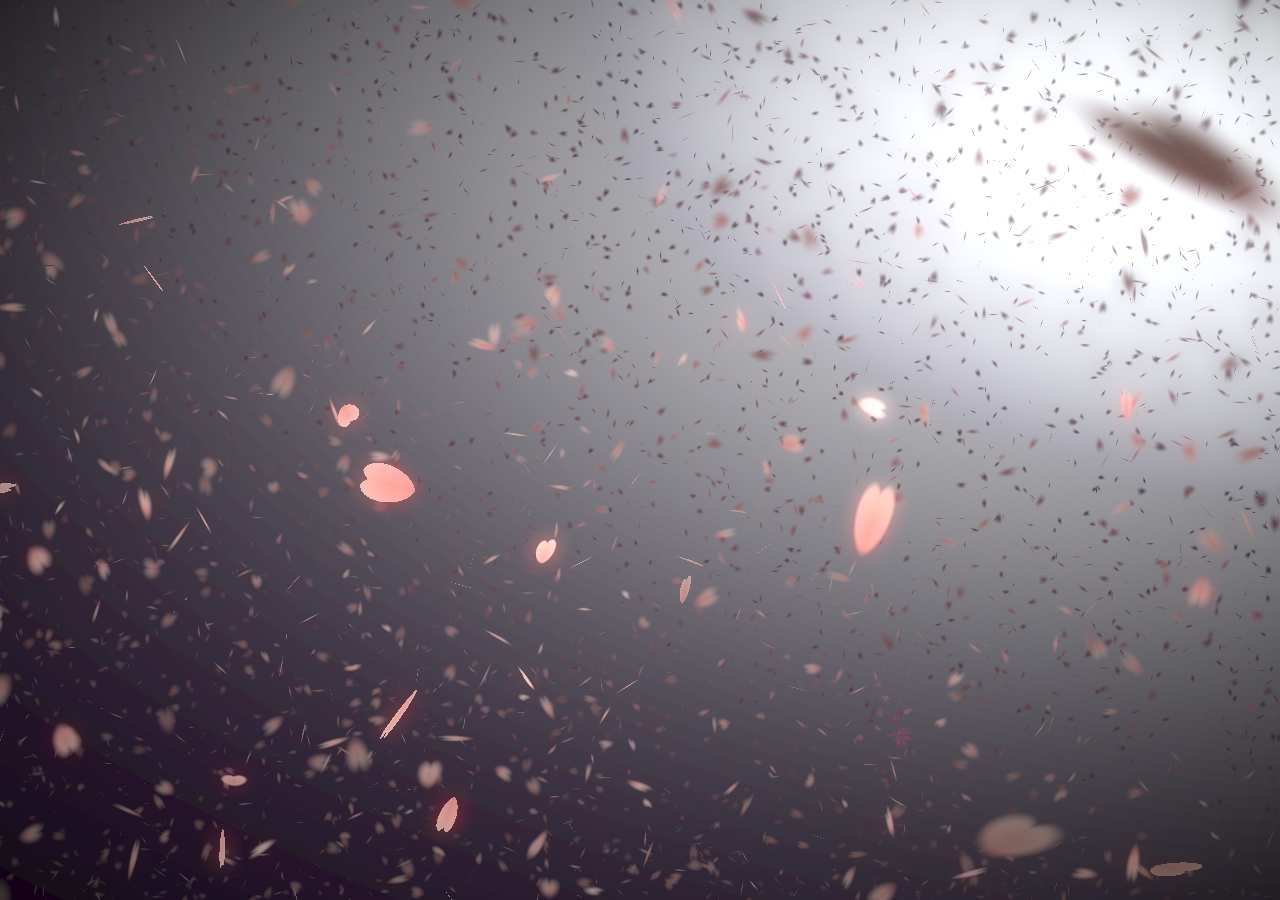
==== index.html @ 9a42e80c "Update index.html" ====
<!DOCTYPE HTML>

<htmllang="en">

<head>

    <title>我爱施扬</title>

    <meta http-equiv="content-type" content="text/html; charset=UTF-8">

    <style type="text/css">

        @font-face {

            font-family: digit;

            src: url('digital-7_mono.ttf') format("truetype");

        }

    </style>

    <link href="css/default.css" type="text/css" rel="stylesheet">

    <script type="text/javascript" src="js/jquery.js"></script>

    <script type="text/javascript" src="js/garden.js"></script>

    <script type="text/javascript" src="js/functions.js"></script>

</head>


<body>

<canvas id="sakura" style=" position: absolute ;z-index: 1"></canvas>

<div style="position: absolute ;z-index: 9999" id="mainDiv">

    <div id="content">
        <!--
        <div id="code">
            <span class="comments">施扬</span><br/>
            <span class="space"/><span class="comments">我希望我们能相敬如宾，相亲相爱一辈子，白头偕老，一辈子专一的爱着对方。</span><br/>
            <span class="space"/><span class="comments">我希望结婚后，我们的生活是一个又一个小故事。偶尔制作下浪漫。</span><br/>
            <span class="space"/><span class="comments">我希望咱们都能懂得去规划自己，规划咱们的生活。每月一次的规划，每年也有一次。 </span><br/>
            <span class="space"/><span class="comments">我希望结婚后，咱们也能互相尊重，互相理解，互敬互爱。 </span><br/>
            <span class="space"/><span class="comments">我希望结婚后，我们也能经常有时间去交流谈心，谈生活，谈工作，谈理想。经常沟通，谈心。 </span><br/>
            <span class="space"/><span class="comments">我希望结婚后，咱们都能舒服的过自己，有自己的空间，而又能你就是我我就是你。 </span><br/>
            <span class="space"/><span class="comments">余生有你就好，一生挚爱一个人。陪你踏着清晨晚霞，伴你看尽世间繁华。 </span><br/>
            <span class="space"/>如果可以，我希望我在23岁遇见他，24岁跟他谈一场既平凡又轰轰烈烈的恋爱。如果可以，我希望我在25岁那年嫁给他。 我向往一屋两人三餐四季的生活，如果可以，我希望我们能把平淡的日子过得有滋有味。一起做家务，一起做饭，一起压马路，一起逛街，一起上班，一起窝在沙发里。。。。 <br/>
            <span class="space"/>如果可以，我希望你的衣服由我来搭配，如果可以，我希望我的头发由你来吹干。 <br/>
            <span class="space"/>如果可以，我希望在某个周末的晚上，我们可以来次烛光晚餐，喝到微醺，爱情中的仪式感。 <br/>
            <span class="space"/>如果可以，我希望我们能去很多很多地方，我希望我们能吃很多很多地方美食，我希望我们的脚印，能留在我们去过的每一座城市。 <br/>
            <span class="space"/>如果可以，我希望我们能携手越过所有困难。如果可以，我想让你看完我最美的和最丑的样子。 <br/>
            <span class="space"/>唯一，舒服，轻松，自在，完美。 天黑有灯，下雨有伞！<br/>
            <span class="space"/>余生请多多指教！<br/>
            <br/>
        </div>
        背景-->
        <div id="code">
            <span class="comments">施扬</span><br/>
            <span class="space"/><span class="comments">我希望我们能相敬如宾，相亲相爱一辈子，白头偕老，一辈子专一的爱着对方。</span><br/>
            <span class="space"/><span class="comments">我希望结婚后，我们的生活是一个又一个小故事。偶尔制作下浪漫。</span><br/>
            <span class="space"/><span class="comments">我希望咱们都能懂得去规划自己，规划咱们的生活。每月一次的规划，每年也有一次。 </span><br/>
            <span class="space"/><span class="comments">我希望结婚后，咱们也能互相尊重，互相理解，互敬互爱。 </span><br/>
            <span class="space"/><span class="comments">我希望结婚后，我们也能经常有时间去交流谈心，谈生活，谈工作，谈理想。经常沟通，谈心。 </span><br/>
            <span class="space"/><span class="comments">我愿意结婚后，用尽我全力对你好一辈子。 </span><br/>
            <span class="space"/><span class="comments">余生有你就好，一生挚爱一个人。陪你踏着清晨晚霞，伴你看尽世间繁华。 </span><br/>
            <br/>
        </div>

        <div id="loveHeart">
            <canvas id="garden"></canvas>
            <div id="words">
                <div id="messages">
                    ***,I LOVE YOU！SHI YANG！！！
                    <div id="elapseClock"></div>
                </div>
                <div id="loveu">
                    Love u forever and ever.<br/>
                    <div class="signature">储瑞鹏—2024.9.13</div>
                </div>
            </div>
        </div>
    </div>

</div>
<script type="text/javascript">
    var offsetX = $("#loveHeart").width() / 2;
    var offsetY = $("#loveHeart").height() / 2 - 55;
    var together = new Date();
    together.setFullYear(2024, 8, 3);
    together.setHours(0);
    together.setMinutes(0);
    together.setSeconds(0);
    together.setMilliseconds(0);

    if (!document.createElement('canvas').getContext) {
        var msg = document.createElement("div");
        msg.id = "errorMsg";
        msg.innerHTML = "Your browser doesn't support HTML5!<br/>Recommend use Chrome 14+/IE 9+/Firefox 7+/Safari 4+";
        document.body.appendChild(msg);
        $("#code").css("display", "none")
        $("#copyright").css("position", "absolute");
        $("#copyright").css("bottom", "10px");
        document.execCommand("stop");
    } else {
        setTimeout(function () {
            startHeartAnimation();
        }, 5000);

        timeElapse(together);
        setInterval(function () {
            timeElapse(together);
        }, 500);

        adjustCodePosition();
        $("#code").typewriter();
    }
</script>


<script id="sakura_point_vsh" type="x-shader/x_vertex">

uniform mat4 uProjection;

uniform mat4 uModelview;

uniform vec3 uResolution;

uniform vec3 uOffset;

uniform vec3 uDOF;  //x:focus distance, y:focus radius, z:max radius

uniform vec3 uFade; //x:start distance, y:half distance, z:near fade start



attribute vec3 aPosition;

attribute vec3 aEuler;

attribute vec2 aMisc; //x:size, y:fade



varying vec3 pposition;

varying float psize;

varying float palpha;

varying float pdist;



//varying mat3 rotMat;

varying vec3 normX;

varying vec3 normY;

varying vec3 normZ;

varying vec3 normal;



varying float diffuse;

varying float specular;

varying float rstop;

varying float distancefade;



void main(void) {

    // Projection is based on vertical angle

    vec4 pos = uModelview * vec4(aPosition + uOffset, 1.0);

    gl_Position = uProjection * pos;

    gl_PointSize = aMisc.x * uProjection[1][1] / -pos.z * uResolution.y * 0.5;



    pposition = pos.xyz;

    psize = aMisc.x;

    pdist = length(pos.xyz);

    palpha = smoothstep(0.0, 1.0, (pdist - 0.1) / uFade.z);



    vec3 elrsn = sin(aEuler);

    vec3 elrcs = cos(aEuler);

    mat3 rotx = mat3(

        1.0, 0.0, 0.0,

        0.0, elrcs.x, elrsn.x,

        0.0, -elrsn.x, elrcs.x

    );

    mat3 roty = mat3(

        elrcs.y, 0.0, -elrsn.y,

        0.0, 1.0, 0.0,

        elrsn.y, 0.0, elrcs.y

    );

    mat3 rotz = mat3(

        elrcs.z, elrsn.z, 0.0,

        -elrsn.z, elrcs.z, 0.0,

        0.0, 0.0, 1.0

    );

    mat3 rotmat = rotx * roty * rotz;

    normal = rotmat[2];



    mat3 trrotm = mat3(

        rotmat[0][0], rotmat[1][0], rotmat[2][0],

        rotmat[0][1], rotmat[1][1], rotmat[2][1],

        rotmat[0][2], rotmat[1][2], rotmat[2][2]

    );

    normX = trrotm[0];

    normY = trrotm[1];

    normZ = trrotm[2];



    const vec3 lit = vec3(0.6917144638660746, 0.6917144638660746, -0.20751433915982237);



    float tmpdfs = dot(lit, normal);

    if(tmpdfs < 0.0) {

        normal = -normal;

        tmpdfs = dot(lit, normal);

    }

    diffuse = 0.4 + tmpdfs;



    vec3 eyev = normalize(-pos.xyz);

    if(dot(eyev, normal) > 0.0) {

        vec3 hv = normalize(eyev + lit);

        specular = pow(max(dot(hv, normal), 0.0), 20.0);

    }

    else {

        specular = 0.0;

    }



    rstop = clamp((abs(pdist - uDOF.x) - uDOF.y) / uDOF.z, 0.0, 1.0);

    rstop = pow(rstop, 0.5);

    //-0.69315 = ln(0.5)

    distancefade = min(1.0, exp((uFade.x - pdist) * 0.69315 / uFade.y));

}


</script>

<script id="sakura_point_fsh" type="x-shader/x_fragment">

#ifdef GL_ES

//precision mediump float;

precision highp float;

#endif



uniform vec3 uDOF;  //x:focus distance, y:focus radius, z:max radius

uniform vec3 uFade; //x:start distance, y:half distance, z:near fade start



const vec3 fadeCol = vec3(0.08, 0.03, 0.06);



varying vec3 pposition;

varying float psize;

varying float palpha;

varying float pdist;



//varying mat3 rotMat;

varying vec3 normX;

varying vec3 normY;

varying vec3 normZ;

varying vec3 normal;



varying float diffuse;

varying float specular;

varying float rstop;

varying float distancefade;



float ellipse(vec2 p, vec2 o, vec2 r) {

    vec2 lp = (p - o) / r;

    return length(lp) - 1.0;

}



void main(void) {

    vec3 p = vec3(gl_PointCoord - vec2(0.5, 0.5), 0.0) * 2.0;

    vec3 d = vec3(0.0, 0.0, -1.0);

    float nd = normZ.z; //dot(-normZ, d);

    if(abs(nd) < 0.0001) discard;



    float np = dot(normZ, p);

    vec3 tp = p + d * np / nd;

    vec2 coord = vec2(dot(normX, tp), dot(normY, tp));



    //angle = 15 degree

    const float flwrsn = 0.258819045102521;

    const float flwrcs = 0.965925826289068;

    mat2 flwrm = mat2(flwrcs, -flwrsn, flwrsn, flwrcs);

    vec2 flwrp = vec2(abs(coord.x), coord.y) * flwrm;



    float r;

    if(flwrp.x < 0.0) {

        r = ellipse(flwrp, vec2(0.065, 0.024) * 0.5, vec2(0.36, 0.96) * 0.5);

    }

    else {

        r = ellipse(flwrp, vec2(0.065, 0.024) * 0.5, vec2(0.58, 0.96) * 0.5);

    }



    if(r > rstop) discard;



    vec3 col = mix(vec3(1.0, 0.8, 0.75), vec3(1.0, 0.9, 0.87), r);

    float grady = mix(0.0, 1.0, pow(coord.y * 0.5 + 0.5, 0.35));

    col *= vec3(1.0, grady, grady);

    col *= mix(0.8, 1.0, pow(abs(coord.x), 0.3));

    col = col * diffuse + specular;



    col = mix(fadeCol, col, distancefade);



    float alpha = (rstop > 0.001)? (0.5 - r / (rstop * 2.0)) : 1.0;

    alpha = smoothstep(0.0, 1.0, alpha) * palpha;



    gl_FragColor = vec4(col * 0.5, alpha);

}


</script>

<!-- effects -->

<script id="fx_common_vsh" type="x-shader/x_vertex">

uniform vec3 uResolution;

attribute vec2 aPosition;



varying vec2 texCoord;

varying vec2 screenCoord;



void main(void) {

    gl_Position = vec4(aPosition, 0.0, 1.0);

    texCoord = aPosition.xy * 0.5 + vec2(0.5, 0.5);

    screenCoord = aPosition.xy * vec2(uResolution.z, 1.0);

}


</script>

<script id="bg_fsh" type="x-shader/x_fragment">

#ifdef GL_ES

//precision mediump float;

precision highp float;

#endif



uniform vec2 uTimes;



varying vec2 texCoord;

varying vec2 screenCoord;



void main(void) {

    vec3 col;

    float c;

    vec2 tmpv = texCoord * vec2(0.8, 1.0) - vec2(0.95, 1.0);

    c = exp(-pow(length(tmpv) * 1.8, 2.0));

    col = mix(vec3(0.02, 0.0, 0.03), vec3(0.96, 0.98, 1.0) * 1.5, c);

    gl_FragColor = vec4(col * 0.5, 1.0);

}


</script>

<script id="fx_brightbuf_fsh" type="x-shader/x_fragment">

#ifdef GL_ES

//precision mediump float;

precision highp float;

#endif

uniform sampler2D uSrc;

uniform vec2 uDelta;



varying vec2 texCoord;

varying vec2 screenCoord;



void main(void) {

    vec4 col = texture2D(uSrc, texCoord);

    gl_FragColor = vec4(col.rgb * 2.0 - vec3(0.5), 1.0);

}


</script>

<script id="fx_dirblur_r4_fsh" type="x-shader/x_fragment">

#ifdef GL_ES

//precision mediump float;

precision highp float;

#endif

uniform sampler2D uSrc;

uniform vec2 uDelta;

uniform vec4 uBlurDir; //dir(x, y), stride(z, w)



varying vec2 texCoord;

varying vec2 screenCoord;



void main(void) {

    vec4 col = texture2D(uSrc, texCoord);

    col = col + texture2D(uSrc, texCoord + uBlurDir.xy * uDelta);

    col = col + texture2D(uSrc, texCoord - uBlurDir.xy * uDelta);

    col = col + texture2D(uSrc, texCoord + (uBlurDir.xy + uBlurDir.zw) * uDelta);

    col = col + texture2D(uSrc, texCoord - (uBlurDir.xy + uBlurDir.zw) * uDelta);

    gl_FragColor = col / 5.0;

}


</script>

<!-- effect fragment shader template -->

<script id="fx_common_fsh" type="x-shader/x_fragment">

#ifdef GL_ES

//precision mediump float;

precision highp float;

#endif

uniform sampler2D uSrc;

uniform vec2 uDelta;



varying vec2 texCoord;

varying vec2 screenCoord;



void main(void) {

    gl_FragColor = texture2D(uSrc, texCoord);

}


</script>

<!-- post processing -->

<script id="pp_final_vsh" type="x-shader/x_vertex">

uniform vec3 uResolution;

attribute vec2 aPosition;

varying vec2 texCoord;

varying vec2 screenCoord;

void main(void) {

    gl_Position = vec4(aPosition, 0.0, 1.0);

    texCoord = aPosition.xy * 0.5 + vec2(0.5, 0.5);

    screenCoord = aPosition.xy * vec2(uResolution.z, 1.0);

}


</script>

<script id="pp_final_fsh" type="x-shader/x_fragment">

#ifdef GL_ES

//precision mediump float;

precision highp float;

#endif

uniform sampler2D uSrc;

uniform sampler2D uBloom;

uniform vec2 uDelta;

varying vec2 texCoord;

varying vec2 screenCoord;

void main(void) {

    vec4 srccol = texture2D(uSrc, texCoord) * 2.0;

    vec4 bloomcol = texture2D(uBloom, texCoord);

    vec4 col;

    col = srccol + bloomcol * (vec4(1.0) + srccol);

    col *= smoothstep(1.0, 0.0, pow(length((texCoord - vec2(0.5)) * 2.0), 1.2) * 0.5);

    col = pow(col, vec4(0.45454545454545)); //(1.0 / 2.2)



    gl_FragColor = vec4(col.rgb, 1.0);

    gl_FragColor.a = 1.0;

}


</script>

</body>

<script>

    // Utilities

    var Vector3 = {};

    var Matrix44 = {};

    Vector3.create = function (x, y, z) {

        return {'x': x, 'y': y, 'z': z};

    };

    Vector3.dot = function (v0, v1) {

        return v0.x * v1.x + v0.y * v1.y + v0.z * v1.z;

    };

    Vector3.cross = function (v, v0, v1) {

        v.x = v0.y * v1.z - v0.z * v1.y;

        v.y = v0.z * v1.x - v0.x * v1.z;

        v.z = v0.x * v1.y - v0.y * v1.x;

    };

    Vector3.normalize = function (v) {

        var l = v.x * v.x + v.y * v.y + v.z * v.z;

        if (l > 0.00001) {

            l = 1.0 / Math.sqrt(l);

            v.x *= l;

            v.y *= l;

            v.z *= l;

        }

    };

    Vector3.arrayForm = function (v) {

        if (v.array) {

            v.array[0] = v.x;

            v.array[1] = v.y;

            v.array[2] = v.z;

        } else {

            v.array = new Float32Array([v.x, v.y, v.z]);

        }

        return v.array;

    };

    Matrix44.createIdentity = function () {

        return new Float32Array([1.0, 0.0, 0.0, 0.0, 0.0, 1.0, 0.0, 0.0, 0.0, 0.0, 1.0, 0.0, 0.0, 0.0, 0.0, 1.0]);

    };

    Matrix44.loadProjection = function (m, aspect, vdeg, near, far) {

        var h = near * Math.tan(vdeg * Math.PI / 180.0 * 0.5) * 2.0;

        var w = h * aspect;


        m[0] = 2.0 * near / w;

        m[1] = 0.0;

        m[2] = 0.0;

        m[3] = 0.0;


        m[4] = 0.0;

        m[5] = 2.0 * near / h;

        m[6] = 0.0;

        m[7] = 0.0;


        m[8] = 0.0;

        m[9] = 0.0;

        m[10] = -(far + near) / (far - near);

        m[11] = -1.0;


        m[12] = 0.0;

        m[13] = 0.0;

        m[14] = -2.0 * far * near / (far - near);

        m[15] = 0.0;

    };

    Matrix44.loadLookAt = function (m, vpos, vlook, vup) {

        var frontv = Vector3.create(vpos.x - vlook.x, vpos.y - vlook.y, vpos.z - vlook.z);

        Vector3.normalize(frontv);

        var sidev = Vector3.create(1.0, 0.0, 0.0);

        Vector3.cross(sidev, vup, frontv);

        Vector3.normalize(sidev);

        var topv = Vector3.create(1.0, 0.0, 0.0);

        Vector3.cross(topv, frontv, sidev);

        Vector3.normalize(topv);


        m[0] = sidev.x;

        m[1] = topv.x;

        m[2] = frontv.x;

        m[3] = 0.0;


        m[4] = sidev.y;

        m[5] = topv.y;

        m[6] = frontv.y;

        m[7] = 0.0;


        m[8] = sidev.z;

        m[9] = topv.z;

        m[10] = frontv.z;

        m[11] = 0.0;


        m[12] = -(vpos.x * m[0] + vpos.y * m[4] + vpos.z * m[8]);

        m[13] = -(vpos.x * m[1] + vpos.y * m[5] + vpos.z * m[9]);

        m[14] = -(vpos.x * m[2] + vpos.y * m[6] + vpos.z * m[10]);

        m[15] = 1.0;

    };


    //

    var timeInfo = {

        'start': 0, 'prev': 0, // Date

        'delta': 0, 'elapsed': 0 // Number(sec)

    };


    //

    var gl;

    var renderSpec = {

        'width': 0,

        'height': 0,

        'aspect': 1,

        'array': new Float32Array(3),

        'halfWidth': 0,

        'halfHeight': 0,

        'halfArray': new Float32Array(3)

        // and some render targets. see setViewport()

    };

    renderSpec.setSize = function (w, h) {

        renderSpec.width = w;

        renderSpec.height = h;

        renderSpec.aspect = renderSpec.width / renderSpec.height;

        renderSpec.array[0] = renderSpec.width;

        renderSpec.array[1] = renderSpec.height;

        renderSpec.array[2] = renderSpec.aspect;


        renderSpec.halfWidth = Math.floor(w / 2);

        renderSpec.halfHeight = Math.floor(h / 2);

        renderSpec.halfArray[0] = renderSpec.halfWidth;

        renderSpec.halfArray[1] = renderSpec.halfHeight;

        renderSpec.halfArray[2] = renderSpec.halfWidth / renderSpec.halfHeight;

    };


    function deleteRenderTarget(rt) {

        gl.deleteFramebuffer(rt.frameBuffer);

        gl.deleteRenderbuffer(rt.renderBuffer);

        gl.deleteTexture(rt.texture);

    }


    function createRenderTarget(w, h) {

        var ret = {

            'width': w,

            'height': h,

            'sizeArray': new Float32Array([w, h, w / h]),

            'dtxArray': new Float32Array([1.0 / w, 1.0 / h])

        };

        ret.frameBuffer = gl.createFramebuffer();

        ret.renderBuffer = gl.createRenderbuffer();

        ret.texture = gl.createTexture();


        gl.bindTexture(gl.TEXTURE_2D, ret.texture);

        gl.texImage2D(gl.TEXTURE_2D, 0, gl.RGBA, w, h, 0, gl.RGBA, gl.UNSIGNED_BYTE, null);

        gl.texParameteri(gl.TEXTURE_2D, gl.TEXTURE_WRAP_S, gl.CLAMP_TO_EDGE);

        gl.texParameteri(gl.TEXTURE_2D, gl.TEXTURE_WRAP_T, gl.CLAMP_TO_EDGE);

        gl.texParameteri(gl.TEXTURE_2D, gl.TEXTURE_MAG_FILTER, gl.LINEAR);

        gl.texParameteri(gl.TEXTURE_2D, gl.TEXTURE_MIN_FILTER, gl.LINEAR);


        gl.bindFramebuffer(gl.FRAMEBUFFER, ret.frameBuffer);

        gl.framebufferTexture2D(gl.FRAMEBUFFER, gl.COLOR_ATTACHMENT0, gl.TEXTURE_2D, ret.texture, 0);


        gl.bindRenderbuffer(gl.RENDERBUFFER, ret.renderBuffer);

        gl.renderbufferStorage(gl.RENDERBUFFER, gl.DEPTH_COMPONENT16, w, h);

        gl.framebufferRenderbuffer(gl.FRAMEBUFFER, gl.DEPTH_ATTACHMENT, gl.RENDERBUFFER, ret.renderBuffer);


        gl.bindTexture(gl.TEXTURE_2D, null);

        gl.bindRenderbuffer(gl.RENDERBUFFER, null);

        gl.bindFramebuffer(gl.FRAMEBUFFER, null);


        return ret;

    }


    function compileShader(shtype, shsrc) {

        var retsh = gl.createShader(shtype);


        gl.shaderSource(retsh, shsrc);

        gl.compileShader(retsh);


        if (!gl.getShaderParameter(retsh, gl.COMPILE_STATUS)) {

            var errlog = gl.getShaderInfoLog(retsh);

            gl.deleteShader(retsh);

            console.error(errlog);

            return null;

        }

        return retsh;

    }


    function createShader(vtxsrc, frgsrc, uniformlist, attrlist) {

        var vsh = compileShader(gl.VERTEX_SHADER, vtxsrc);

        var fsh = compileShader(gl.FRAGMENT_SHADER, frgsrc);


        if (vsh == null || fsh == null) {

            return null;

        }


        var prog = gl.createProgram();

        gl.attachShader(prog, vsh);

        gl.attachShader(prog, fsh);


        gl.deleteShader(vsh);

        gl.deleteShader(fsh);


        gl.linkProgram(prog);

        if (!gl.getProgramParameter(prog, gl.LINK_STATUS)) {

            var errlog = gl.getProgramInfoLog(prog);

            console.error(errlog);

            return null;

        }


        if (uniformlist) {

            prog.uniforms = {};

            for (var i = 0; i < uniformlist.length; i++) {

                prog.uniforms[uniformlist[i]] = gl.getUniformLocation(prog, uniformlist[i]);

            }

        }


        if (attrlist) {

            prog.attributes = {};

            for (var i = 0; i < attrlist.length; i++) {

                var attr = attrlist[i];

                prog.attributes[attr] = gl.getAttribLocation(prog, attr);

            }

        }


        return prog;

    }


    function useShader(prog) {

        gl.useProgram(prog);

        for (var attr in prog.attributes) {

            gl.enableVertexAttribArray(prog.attributes[attr]);
            ;

        }

    }


    function unuseShader(prog) {

        for (var attr in prog.attributes) {

            gl.disableVertexAttribArray(prog.attributes[attr]);
            ;

        }

        gl.useProgram(null);

    }


    /////

    var projection = {

        'angle': 60,

        'nearfar': new Float32Array([0.1, 100.0]),

        'matrix': Matrix44.createIdentity()

    };

    var camera = {

        'position': Vector3.create(0, 0, 100),

        'lookat': Vector3.create(0, 0, 0),

        'up': Vector3.create(0, 1, 0),

        'dof': Vector3.create(10.0, 4.0, 8.0),

        'matrix': Matrix44.createIdentity()

    };


    var pointFlower = {};

    var meshFlower = {};

    var sceneStandBy = false;


    var BlossomParticle = function () {

        this.velocity = new Array(3);

        this.rotation = new Array(3);

        this.position = new Array(3);

        this.euler = new Array(3);

        this.size = 1.0;

        this.alpha = 1.0;

        this.zkey = 0.0;

    };


    BlossomParticle.prototype.setVelocity = function (vx, vy, vz) {

        this.velocity[0] = vx;

        this.velocity[1] = vy;

        this.velocity[2] = vz;

    };


    BlossomParticle.prototype.setRotation = function (rx, ry, rz) {

        this.rotation[0] = rx;

        this.rotation[1] = ry;

        this.rotation[2] = rz;

    };


    BlossomParticle.prototype.setPosition = function (nx, ny, nz) {

        this.position[0] = nx;

        this.position[1] = ny;

        this.position[2] = nz;

    };


    BlossomParticle.prototype.setEulerAngles = function (rx, ry, rz) {

        this.euler[0] = rx;

        this.euler[1] = ry;

        this.euler[2] = rz;

    };


    BlossomParticle.prototype.setSize = function (s) {

        this.size = s;

    };


    BlossomParticle.prototype.update = function (dt, et) {

        this.position[0] += this.velocity[0] * dt;

        this.position[1] += this.velocity[1] * dt;

        this.position[2] += this.velocity[2] * dt;


        this.euler[0] += this.rotation[0] * dt;

        this.euler[1] += this.rotation[1] * dt;

        this.euler[2] += this.rotation[2] * dt;

    };


    function createPointFlowers() {

        // get point sizes

        var prm = gl.getParameter(gl.ALIASED_POINT_SIZE_RANGE);

        renderSpec.pointSize = {'min': prm[0], 'max': prm[1]};


        var vtxsrc = document.getElementById("sakura_point_vsh").textContent;

        var frgsrc = document.getElementById("sakura_point_fsh").textContent;


        pointFlower.program = createShader(
            vtxsrc, frgsrc,

            ['uProjection', 'uModelview', 'uResolution', 'uOffset', 'uDOF', 'uFade'],

            ['aPosition', 'aEuler', 'aMisc']
        );


        useShader(pointFlower.program);

        pointFlower.offset = new Float32Array([0.0, 0.0, 0.0]);

        pointFlower.fader = Vector3.create(0.0, 10.0, 0.0);


        // paramerters: velocity[3], rotate[3]

        pointFlower.numFlowers = 1600;

        pointFlower.particles = new Array(pointFlower.numFlowers);

        // vertex attributes {position[3], euler_xyz[3], size[1]}

        pointFlower.dataArray = new Float32Array(pointFlower.numFlowers * (3 + 3 + 2));

        pointFlower.positionArrayOffset = 0;

        pointFlower.eulerArrayOffset = pointFlower.numFlowers * 3;

        pointFlower.miscArrayOffset = pointFlower.numFlowers * 6;


        pointFlower.buffer = gl.createBuffer();

        gl.bindBuffer(gl.ARRAY_BUFFER, pointFlower.buffer);

        gl.bufferData(gl.ARRAY_BUFFER, pointFlower.dataArray, gl.DYNAMIC_DRAW);

        gl.bindBuffer(gl.ARRAY_BUFFER, null);


        unuseShader(pointFlower.program);


        for (var i = 0; i < pointFlower.numFlowers; i++) {

            pointFlower.particles[i] = new BlossomParticle();

        }

    }


    function initPointFlowers() {

        //area

        pointFlower.area = Vector3.create(20.0, 20.0, 20.0);

        pointFlower.area.x = pointFlower.area.y * renderSpec.aspect;


        pointFlower.fader.x = 10.0; //env fade start

        pointFlower.fader.y = pointFlower.area.z; //env fade half

        pointFlower.fader.z = 0.1;  //near fade start


        //particles

        var PI2 = Math.PI * 2.0;

        var tmpv3 = Vector3.create(0, 0, 0);

        var tmpv = 0;

        var symmetryrand = function () {
            return (Math.random() * 2.0 - 1.0);
        };

        for (var i = 0; i < pointFlower.numFlowers; i++) {

            var tmpprtcl = pointFlower.particles[i];


            //velocity

            tmpv3.x = symmetryrand() * 0.3 + 0.8;

            tmpv3.y = symmetryrand() * 0.2 - 1.0;

            tmpv3.z = symmetryrand() * 0.3 + 0.5;

            Vector3.normalize(tmpv3);

            tmpv = 2.0 + Math.random() * 1.0;

            tmpprtcl.setVelocity(tmpv3.x * tmpv, tmpv3.y * tmpv, tmpv3.z * tmpv);


            //rotation

            tmpprtcl.setRotation(
                symmetryrand() * PI2 * 0.5,

                symmetryrand() * PI2 * 0.5,

                symmetryrand() * PI2 * 0.5
            );


            //position

            tmpprtcl.setPosition(
                symmetryrand() * pointFlower.area.x,

                symmetryrand() * pointFlower.area.y,

                symmetryrand() * pointFlower.area.z
            );


            //euler

            tmpprtcl.setEulerAngles(
                Math.random() * Math.PI * 2.0,

                Math.random() * Math.PI * 2.0,

                Math.random() * Math.PI * 2.0
            );


            //size

            tmpprtcl.setSize(0.9 + Math.random() * 0.1);

        }

    }


    function renderPointFlowers() {

        //update

        var PI2 = Math.PI * 2.0;

        var limit = [pointFlower.area.x, pointFlower.area.y, pointFlower.area.z];

        var repeatPos = function (prt, cmp, limit) {

            if (Math.abs(prt.position[cmp]) - prt.size * 0.5 > limit) {

                //out of area

                if (prt.position[cmp] > 0) {

                    prt.position[cmp] -= limit * 2.0;

                } else {

                    prt.position[cmp] += limit * 2.0;

                }

            }

        };

        var repeatEuler = function (prt, cmp) {

            prt.euler[cmp] = prt.euler[cmp] % PI2;

            if (prt.euler[cmp] < 0.0) {

                prt.euler[cmp] += PI2;

            }

        };


        for (var i = 0; i < pointFlower.numFlowers; i++) {

            var prtcl = pointFlower.particles[i];

            prtcl.update(timeInfo.delta, timeInfo.elapsed);

            repeatPos(prtcl, 0, pointFlower.area.x);

            repeatPos(prtcl, 1, pointFlower.area.y);

            repeatPos(prtcl, 2, pointFlower.area.z);

            repeatEuler(prtcl, 0);

            repeatEuler(prtcl, 1);

            repeatEuler(prtcl, 2);


            prtcl.alpha = 1.0;//(pointFlower.area.z - prtcl.position[2]) * 0.5;


            prtcl.zkey = (camera.matrix[2] * prtcl.position[0]

                + camera.matrix[6] * prtcl.position[1]

                + camera.matrix[10] * prtcl.position[2]

                + camera.matrix[14]);

        }


        // sort

        pointFlower.particles.sort(function (p0, p1) {
            return p0.zkey - p1.zkey;
        });


        // update data

        var ipos = pointFlower.positionArrayOffset;

        var ieuler = pointFlower.eulerArrayOffset;

        var imisc = pointFlower.miscArrayOffset;

        for (var i = 0; i < pointFlower.numFlowers; i++) {

            var prtcl = pointFlower.particles[i];

            pointFlower.dataArray[ipos] = prtcl.position[0];

            pointFlower.dataArray[ipos + 1] = prtcl.position[1];

            pointFlower.dataArray[ipos + 2] = prtcl.position[2];

            ipos += 3;

            pointFlower.dataArray[ieuler] = prtcl.euler[0];

            pointFlower.dataArray[ieuler + 1] = prtcl.euler[1];

            pointFlower.dataArray[ieuler + 2] = prtcl.euler[2];

            ieuler += 3;

            pointFlower.dataArray[imisc] = prtcl.size;

            pointFlower.dataArray[imisc + 1] = prtcl.alpha;

            imisc += 2;

        }


        //draw

        gl.enable(gl.BLEND);

        //gl.disable(gl.DEPTH_TEST);

        gl.blendFunc(gl.SRC_ALPHA, gl.ONE_MINUS_SRC_ALPHA);


        var prog = pointFlower.program;

        useShader(prog);


        gl.uniformMatrix4fv(prog.uniforms.uProjection, false, projection.matrix);

        gl.uniformMatrix4fv(prog.uniforms.uModelview, false, camera.matrix);

        gl.uniform3fv(prog.uniforms.uResolution, renderSpec.array);

        gl.uniform3fv(prog.uniforms.uDOF, Vector3.arrayForm(camera.dof));

        gl.uniform3fv(prog.uniforms.uFade, Vector3.arrayForm(pointFlower.fader));


        gl.bindBuffer(gl.ARRAY_BUFFER, pointFlower.buffer);

        gl.bufferData(gl.ARRAY_BUFFER, pointFlower.dataArray, gl.DYNAMIC_DRAW);


        gl.vertexAttribPointer(prog.attributes.aPosition, 3, gl.FLOAT, false, 0, pointFlower.positionArrayOffset * Float32Array.BYTES_PER_ELEMENT);

        gl.vertexAttribPointer(prog.attributes.aEuler, 3, gl.FLOAT, false, 0, pointFlower.eulerArrayOffset * Float32Array.BYTES_PER_ELEMENT);

        gl.vertexAttribPointer(prog.attributes.aMisc, 2, gl.FLOAT, false, 0, pointFlower.miscArrayOffset * Float32Array.BYTES_PER_ELEMENT);


        // doubler

        for (var i = 1; i < 2; i++) {

            var zpos = i * -2.0;

            pointFlower.offset[0] = pointFlower.area.x * -1.0;

            pointFlower.offset[1] = pointFlower.area.y * -1.0;

            pointFlower.offset[2] = pointFlower.area.z * zpos;

            gl.uniform3fv(prog.uniforms.uOffset, pointFlower.offset);

            gl.drawArrays(gl.POINT, 0, pointFlower.numFlowers);


            pointFlower.offset[0] = pointFlower.area.x * -1.0;

            pointFlower.offset[1] = pointFlower.area.y * 1.0;

            pointFlower.offset[2] = pointFlower.area.z * zpos;

            gl.uniform3fv(prog.uniforms.uOffset, pointFlower.offset);

            gl.drawArrays(gl.POINT, 0, pointFlower.numFlowers);


            pointFlower.offset[0] = pointFlower.area.x * 1.0;

            pointFlower.offset[1] = pointFlower.area.y * -1.0;

            pointFlower.offset[2] = pointFlower.area.z * zpos;

            gl.uniform3fv(prog.uniforms.uOffset, pointFlower.offset);

            gl.drawArrays(gl.POINT, 0, pointFlower.numFlowers);


            pointFlower.offset[0] = pointFlower.area.x * 1.0;

            pointFlower.offset[1] = pointFlower.area.y * 1.0;

            pointFlower.offset[2] = pointFlower.area.z * zpos;

            gl.uniform3fv(prog.uniforms.uOffset, pointFlower.offset);

            gl.drawArrays(gl.POINT, 0, pointFlower.numFlowers);

        }


        //main

        pointFlower.offset[0] = 0.0;

        pointFlower.offset[1] = 0.0;

        pointFlower.offset[2] = 0.0;

        gl.uniform3fv(prog.uniforms.uOffset, pointFlower.offset);

        gl.drawArrays(gl.POINT, 0, pointFlower.numFlowers);


        gl.bindBuffer(gl.ARRAY_BUFFER, null);

        unuseShader(prog);


        gl.enable(gl.DEPTH_TEST);

        gl.disable(gl.BLEND);

    }


    // effects

    //common util

    function createEffectProgram(vtxsrc, frgsrc, exunifs, exattrs) {

        var ret = {};

        var unifs = ['uResolution', 'uSrc', 'uDelta'];

        if (exunifs) {

            unifs = unifs.concat(exunifs);

        }

        var attrs = ['aPosition'];

        if (exattrs) {

            attrs = attrs.concat(exattrs);

        }


        ret.program = createShader(vtxsrc, frgsrc, unifs, attrs);

        useShader(ret.program);


        ret.dataArray = new Float32Array([

            -1.0, -1.0,

            1.0, -1.0,

            -1.0, 1.0,

            1.0, 1.0

        ]);

        ret.buffer = gl.createBuffer();

        gl.bindBuffer(gl.ARRAY_BUFFER, ret.buffer);

        gl.bufferData(gl.ARRAY_BUFFER, ret.dataArray, gl.STATIC_DRAW);


        gl.bindBuffer(gl.ARRAY_BUFFER, null);

        unuseShader(ret.program);


        return ret;

    }


    // basic usage

    // useEffect(prog, srctex({'texture':texid, 'dtxArray':(f32)[dtx, dty]})); //basic initialize

    // gl.uniform**(...); //additional uniforms

    // drawEffect()

    // unuseEffect(prog)

    // TEXTURE0 makes src

    function useEffect(fxobj, srctex) {

        var prog = fxobj.program;

        useShader(prog);

        gl.uniform3fv(prog.uniforms.uResolution, renderSpec.array);


        if (srctex != null) {

            gl.uniform2fv(prog.uniforms.uDelta, srctex.dtxArray);

            gl.uniform1i(prog.uniforms.uSrc, 0);


            gl.activeTexture(gl.TEXTURE0);

            gl.bindTexture(gl.TEXTURE_2D, srctex.texture);

        }

    }

    function drawEffect(fxobj) {

        gl.bindBuffer(gl.ARRAY_BUFFER, fxobj.buffer);

        gl.vertexAttribPointer(fxobj.program.attributes.aPosition, 2, gl.FLOAT, false, 0, 0);

        gl.drawArrays(gl.TRIANGLE_STRIP, 0, 4);

    }

    function unuseEffect(fxobj) {

        unuseShader(fxobj.program);

    }


    var effectLib = {};

    function createEffectLib() {


        var vtxsrc, frgsrc;

        //common

        var cmnvtxsrc = document.getElementById("fx_common_vsh").textContent;


        //background

        frgsrc = document.getElementById("bg_fsh").textContent;

        effectLib.sceneBg = createEffectProgram(cmnvtxsrc, frgsrc, ['uTimes'], null);


        // make brightpixels buffer

        frgsrc = document.getElementById("fx_brightbuf_fsh").textContent;

        effectLib.mkBrightBuf = createEffectProgram(cmnvtxsrc, frgsrc, null, null);


        // direction blur

        frgsrc = document.getElementById("fx_dirblur_r4_fsh").textContent;

        effectLib.dirBlur = createEffectProgram(cmnvtxsrc, frgsrc, ['uBlurDir'], null);


        //final composite

        vtxsrc = document.getElementById("pp_final_vsh").textContent;

        frgsrc = document.getElementById("pp_final_fsh").textContent;

        effectLib.finalComp = createEffectProgram(vtxsrc, frgsrc, ['uBloom'], null);

    }


    // background

    function createBackground() {

        //console.log("create background");

    }

    function initBackground() {

        //console.log("init background");

    }

    function renderBackground() {

        gl.disable(gl.DEPTH_TEST);


        useEffect(effectLib.sceneBg, null);

        gl.uniform2f(effectLib.sceneBg.program.uniforms.uTimes, timeInfo.elapsed, timeInfo.delta);

        drawEffect(effectLib.sceneBg);

        unuseEffect(effectLib.sceneBg);


        gl.enable(gl.DEPTH_TEST);

    }


    // post process

    var postProcess = {};

    function createPostProcess() {

        //console.log("create post process");

    }

    function initPostProcess() {

        //console.log("init post process");

    }


    function renderPostProcess() {

        gl.enable(gl.TEXTURE_2D);

        gl.disable(gl.DEPTH_TEST);

        var bindRT = function (rt, isclear) {

            gl.bindFramebuffer(gl.FRAMEBUFFER, rt.frameBuffer);

            gl.viewport(0, 0, rt.width, rt.height);

            if (isclear) {

                gl.clearColor(0, 0, 0, 0);

                gl.clear(gl.COLOR_BUFFER_BIT | gl.DEPTH_BUFFER_BIT);

            }

        };


        //make bright buff

        bindRT(renderSpec.wHalfRT0, true);

        useEffect(effectLib.mkBrightBuf, renderSpec.mainRT);

        drawEffect(effectLib.mkBrightBuf);

        unuseEffect(effectLib.mkBrightBuf);


        // make bloom

        for (var i = 0; i < 2; i++) {

            var p = 1.5 + 1 * i;

            var s = 2.0 + 1 * i;

            bindRT(renderSpec.wHalfRT1, true);

            useEffect(effectLib.dirBlur, renderSpec.wHalfRT0);

            gl.uniform4f(effectLib.dirBlur.program.uniforms.uBlurDir, p, 0.0, s, 0.0);

            drawEffect(effectLib.dirBlur);

            unuseEffect(effectLib.dirBlur);


            bindRT(renderSpec.wHalfRT0, true);

            useEffect(effectLib.dirBlur, renderSpec.wHalfRT1);

            gl.uniform4f(effectLib.dirBlur.program.uniforms.uBlurDir, 0.0, p, 0.0, s);

            drawEffect(effectLib.dirBlur);

            unuseEffect(effectLib.dirBlur);

        }


        //display

        gl.bindFramebuffer(gl.FRAMEBUFFER, null);

        gl.viewport(0, 0, renderSpec.width, renderSpec.height);

        gl.clear(gl.COLOR_BUFFER_BIT | gl.DEPTH_BUFFER_BIT);


        useEffect(effectLib.finalComp, renderSpec.mainRT);

        gl.uniform1i(effectLib.finalComp.program.uniforms.uBloom, 1);

        gl.activeTexture(gl.TEXTURE1);

        gl.bindTexture(gl.TEXTURE_2D, renderSpec.wHalfRT0.texture);

        drawEffect(effectLib.finalComp);

        unuseEffect(effectLib.finalComp);


        gl.enable(gl.DEPTH_TEST);

    }


    /////

    var SceneEnv = {};

    function createScene() {

        createEffectLib();

        createBackground();

        createPointFlowers();

        createPostProcess();

        sceneStandBy = true;

    }


    function initScene() {

        initBackground();

        initPointFlowers();

        initPostProcess();


        //camera.position.z = 17.320508;

        camera.position.z = pointFlower.area.z + projection.nearfar[0];

        projection.angle = Math.atan2(pointFlower.area.y, camera.position.z + pointFlower.area.z) * 180.0 / Math.PI * 2.0;

        Matrix44.loadProjection(projection.matrix, renderSpec.aspect, projection.angle, projection.nearfar[0], projection.nearfar[1]);

    }


    function renderScene() {

        //draw

        Matrix44.loadLookAt(camera.matrix, camera.position, camera.lookat, camera.up);


        gl.enable(gl.DEPTH_TEST);


        //gl.bindFramebuffer(gl.FRAMEBUFFER, null);

        gl.bindFramebuffer(gl.FRAMEBUFFER, renderSpec.mainRT.frameBuffer);

        gl.viewport(0, 0, renderSpec.mainRT.width, renderSpec.mainRT.height);

        gl.clearColor(0.005, 0, 0.05, 0);

        gl.clear(gl.COLOR_BUFFER_BIT | gl.DEPTH_BUFFER_BIT);


        renderBackground();

        renderPointFlowers();

        renderPostProcess();

    }


    /////

    function onResize(e) {

        makeCanvasFullScreen(document.getElementById("sakura"));

        setViewports();

        if (sceneStandBy) {

            initScene();

        }

    }


    function setViewports() {

        renderSpec.setSize(gl.canvas.width, gl.canvas.height);


        gl.clearColor(0.2, 0.2, 0.5, 1.0);

        gl.viewport(0, 0, renderSpec.width, renderSpec.height);


        var rtfunc = function (rtname, rtw, rth) {

            var rt = renderSpec[rtname];

            if (rt) deleteRenderTarget(rt);

            renderSpec[rtname] = createRenderTarget(rtw, rth);

        };

        rtfunc('mainRT', renderSpec.width, renderSpec.height);

        rtfunc('wFullRT0', renderSpec.width, renderSpec.height);

        rtfunc('wFullRT1', renderSpec.width, renderSpec.height);

        rtfunc('wHalfRT0', renderSpec.halfWidth, renderSpec.halfHeight);

        rtfunc('wHalfRT1', renderSpec.halfWidth, renderSpec.halfHeight);

    }


    function render() {

        renderScene();

    }


    var animating = true;

    function toggleAnimation(elm) {

        animating ^= true;

        if (animating) animate();

        if (elm) {

            elm.innerHTML = animating ? "Stop" : "Start";

        }

    }


    function stepAnimation() {

        if (!animating) animate();

    }


    function animate() {

        var curdate = new Date();

        timeInfo.elapsed = (curdate - timeInfo.start) / 1000.0;

        timeInfo.delta = (curdate - timeInfo.prev) / 1000.0;

        timeInfo.prev = curdate;


        if (animating) requestAnimationFrame(animate);

        render();

    }


    function makeCanvasFullScreen(canvas) {

        var b = document.body;

        var d = document.documentElement;

        fullw = Math.max(b.clientWidth, b.scrollWidth, d.scrollWidth, d.clientWidth);

        fullh = Math.max(b.clientHeight, b.scrollHeight, d.scrollHeight, d.clientHeight);

        canvas.width = fullw;

        canvas.height = fullh;

    }


    window.addEventListener('load', function (e) {

        var canvas = document.getElementById("sakura");

        try {

            makeCanvasFullScreen(canvas);

            gl = canvas.getContext('experimental-webgl');

        } catch (e) {

            alert("WebGL not supported." + e);

            console.error(e);

            return;

        }


        window.addEventListener('resize', onResize);


        setViewports();

        createScene();

        initScene();


        timeInfo.start = new Date();

        timeInfo.prev = timeInfo.start;

        animate();

    });


    //set window.requestAnimationFrame

    (function (w, r) {

        w['r' + r] = w['r' + r] || w['webkitR' + r] || w['mozR' + r] || w['msR' + r] || w['oR' + r] || function (c) {
            w.setTimeout(c, 1000 / 60);
        };

    })(window, 'equestAnimationFrame');

</script>

</body>

</html>
---- css/default.css ----
body {
    margin: 0;
    padding: 0;
    background: #ffe;
    font-size: 12px;
    overflow: auto
}

#mainDiv {
    width: 100%;
    height: 100%
}

#loveHeart {
    float: left;
    width: 670px;
    height: 625px
}

#garden {
    width: 100%;
    height: 100%
}

#elapseClock {
    text-align: right;
    font-size: 18px;
    margin-top: 10px;
    margin-bottom: 10px
}

#words {
    font-family: "sans-serif";
    width: 500px;
    font-size: 24px;
    color: #666
}

#messages {
    display: none
}

#elapseClock .digit {
    font-family: "digit";
    font-size: 36px
}

#loveu {
    padding: 5px;
    font-size: 22px;
    margin-top: 80px;
    margin-right: 120px;
    text-align: right;
    display: none
}

#loveu .signature {
    margin-top: 10px;
    font-size: 20px;
    font-style: italic
}

#clickSound {
    display: none
}

#code {
    float: left;
    width: 520px;
    height: 400px;
    color: #333;
    font-family: "Consolas", "Monaco", "Bitstream Vera Sans Mono", "Courier New", "sans-serif";
    font-size: 15px;
    line-height: 1.5
}

#code .string {
    color: #2a36ff
}

#code .keyword {
    color: #7f0055;
    font-weight: bold
}

#code .placeholder {
    margin-left: 15px
}

#code .space {
    margin-left: 7px
}

#code .comments {
    color: #3f7f5f
}

#copyright {
    margin-top: 10px;
    text-align: center;
    width: 100%;
    color: #666
}

#errorMsg {
    width: 100%;
    text-align: center;
    font-size: 24px;
    position: absolute;
    top: 100px;
    left: 0
}

#copyright a {
    color: #666
}
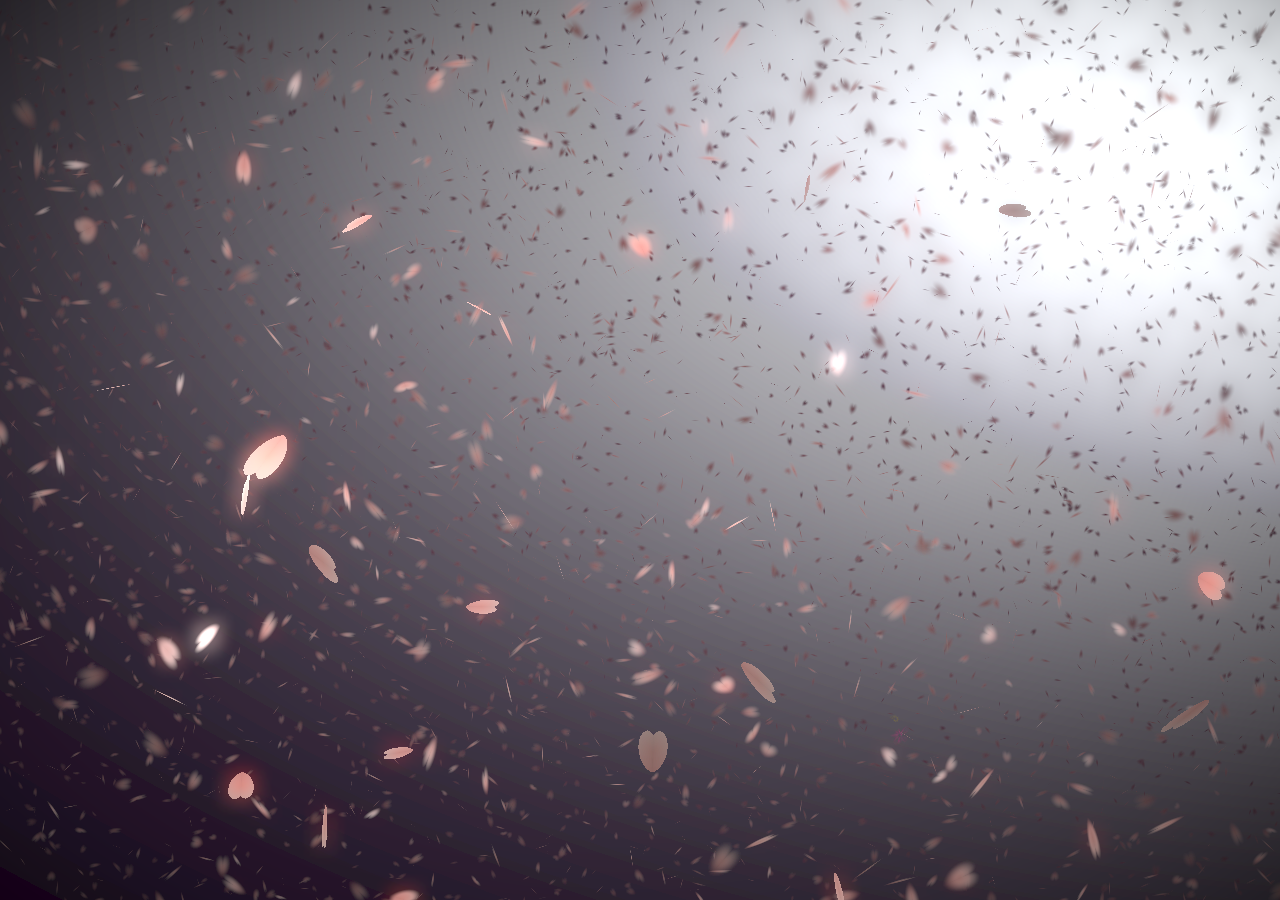
==== commit 8d37ff4d: "Update index.html" ====
--- a/index.html
+++ b/index.html
@@ -67,6 +67,7 @@
             <span class="space"/><span class="comments">我希望结婚后，我们也能经常有时间去交流谈心，谈生活，谈工作，谈理想。经常沟通，谈心。 </span><br/>
             <span class="space"/><span class="comments">我愿意结婚后，用尽我全力对你好一辈子。 </span><br/>
             <span class="space"/><span class="comments">余生有你就好，一生挚爱一个人。陪你踏着清晨晚霞，伴你看尽世间繁华。 </span><br/>
+            <span class="space"/>你好呀！自我们相识以来，虽日子不长，但你我都足够真诚，我不知道未来会怎样，但我愿意以一颗坦诚的心去了解彼此。 <br/>
             <br/>
         </div>
 
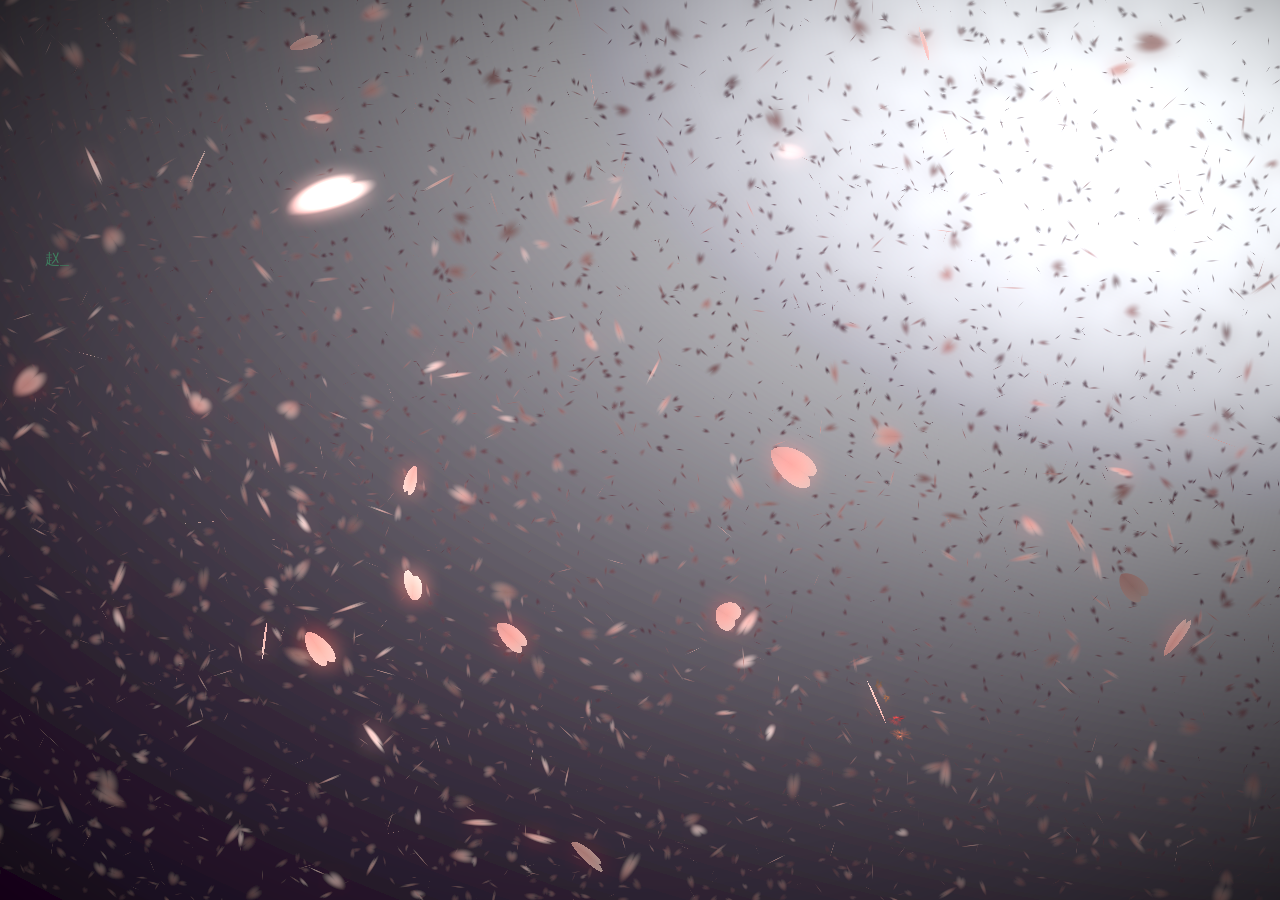
==== commit 7ebcd008: "Update index.html" ====
--- a/index.html
+++ b/index.html
@@ -4,7 +4,7 @@
 
 <head>
 
-    <title>我爱施扬</title>
+    <title>我爱赵丽欢</title>
 
     <meta http-equiv="content-type" content="text/html; charset=UTF-8">
 
@@ -40,7 +40,7 @@
     <div id="content">
         <!--
         <div id="code">
-            <span class="comments">施扬</span><br/>
+            <span class="comments">赵丽欢</span><br/>
             <span class="space"/><span class="comments">我希望我们能相敬如宾，相亲相爱一辈子，白头偕老，一辈子专一的爱着对方。</span><br/>
             <span class="space"/><span class="comments">我希望结婚后，我们的生活是一个又一个小故事。偶尔制作下浪漫。</span><br/>
             <span class="space"/><span class="comments">我希望咱们都能懂得去规划自己，规划咱们的生活。每月一次的规划，每年也有一次。 </span><br/>
@@ -59,15 +59,20 @@
         </div>
         背景-->
         <div id="code">
-            <span class="comments">施扬</span><br/>
-            <span class="space"/><span class="comments">我希望我们能相敬如宾，相亲相爱一辈子，白头偕老，一辈子专一的爱着对方。</span><br/>
-            <span class="space"/><span class="comments">我希望结婚后，我们的生活是一个又一个小故事。偶尔制作下浪漫。</span><br/>
-            <span class="space"/><span class="comments">我希望咱们都能懂得去规划自己，规划咱们的生活。每月一次的规划，每年也有一次。 </span><br/>
-            <span class="space"/><span class="comments">我希望结婚后，咱们也能互相尊重，互相理解，互敬互爱。 </span><br/>
-            <span class="space"/><span class="comments">我希望结婚后，我们也能经常有时间去交流谈心，谈生活，谈工作，谈理想。经常沟通，谈心。 </span><br/>
-            <span class="space"/><span class="comments">我愿意结婚后，用尽我全力对你好一辈子。 </span><br/>
-            <span class="space"/><span class="comments">余生有你就好，一生挚爱一个人。陪你踏着清晨晚霞，伴你看尽世间繁华。 </span><br/>
-            <span class="space"/>你好呀！自我们相识以来，虽日子不长，但你我都足够真诚，我不知道未来会怎样，但我愿意以一颗坦诚的心去了解彼此。 <br/>
+            <span class="comments">赵丽欢</span><br />
+                <span class="space"/><span class="comments">我希望是不论多久，我们相处一直都很舒服</span><br />
+				<span class="space"/><span class="comments">我会牵着你的手，走到我们满头白发的那一天</span><br />
+				<span class="space"/><span class="comments">我会守护你生命里的精彩，并陪伴你一路精彩下去。</span><br />
+				<span class="space"/><span class="comments">你的幸福快乐，是我一生的追求。</span><br />
+				<span class="space"/>我会带你去所有你想去的地方，陪你闹看你笑，历经你生命中所有的点点滴滴。<br />
+				<span class="space"/>我期待这一生与你一起走过，走到尽头再回头看尽一生铅华满地，<br />
+				<span class="space"/>我期待与你慢慢变老，等我们老到哪儿也去不了，还能满载着一生的幸福快乐。<br />
+				<span class="keyword">我愿意爱你直到老去，<br />
+				<span class="space"/>我会为我们的未来撑起一片天空，<br />
+				<span class="space"/>为我们的将来担负起一生的责任，<br />
+				<span class="space"/>愿意为你去做每一件能让你开心快乐的事。<br />
+				<span class="space"/>所有我们经历的点点滴滴，<br />都是我们一辈子最美的回忆。</span> <br />
+				<span class="space"/>往后余生都是你，执子之手，与子偕老。</span> <br />
             <br/>
         </div>
 
@@ -75,12 +80,12 @@
             <canvas id="garden"></canvas>
             <div id="words">
                 <div id="messages">
-                    ***,I LOVE YOU！SHI YANG！！！
+                    ***,I LOVE YOU！ZHAO LI HUAN！！！
                     <div id="elapseClock"></div>
                 </div>
                 <div id="loveu">
                     Love u forever and ever.<br/>
-                    <div class="signature">储瑞鹏—2024.9.13</div>
+                    <div class="signature">储瑞鹏—2025.9.23</div>
                 </div>
             </div>
         </div>
@@ -2189,3 +2194,4 @@
 
 </html>
 
+
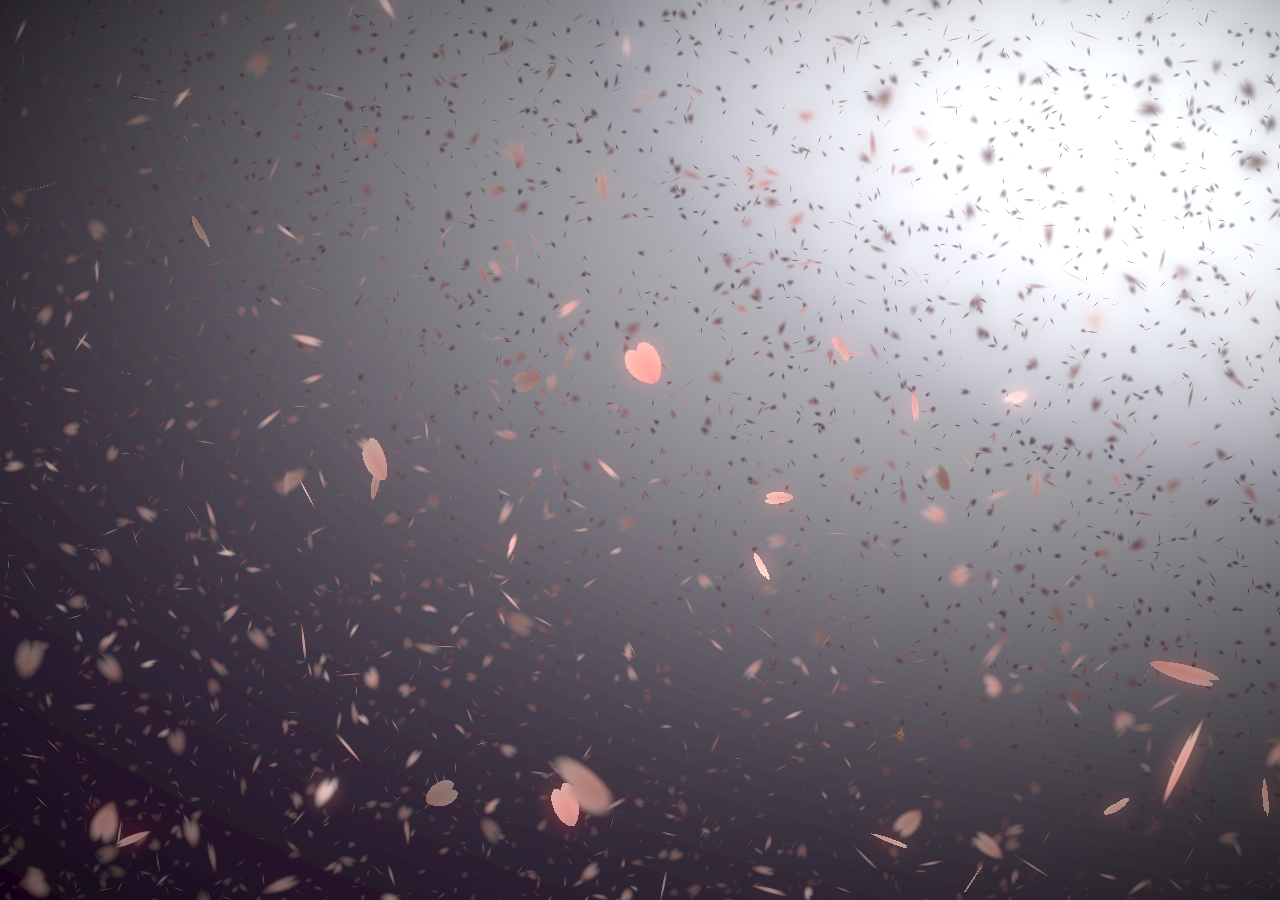
==== commit 18b0bff3: "Update index.html" ====
--- a/index.html
+++ b/index.html
@@ -96,7 +96,7 @@
     var offsetX = $("#loveHeart").width() / 2;
     var offsetY = $("#loveHeart").height() / 2 - 55;
     var together = new Date();
-    together.setFullYear(2024, 8, 3);
+    together.setFullYear(2025, 9, 23);
     together.setHours(0);
     together.setMinutes(0);
     together.setSeconds(0);
@@ -2195,3 +2195,4 @@
 </html>
 
 
+
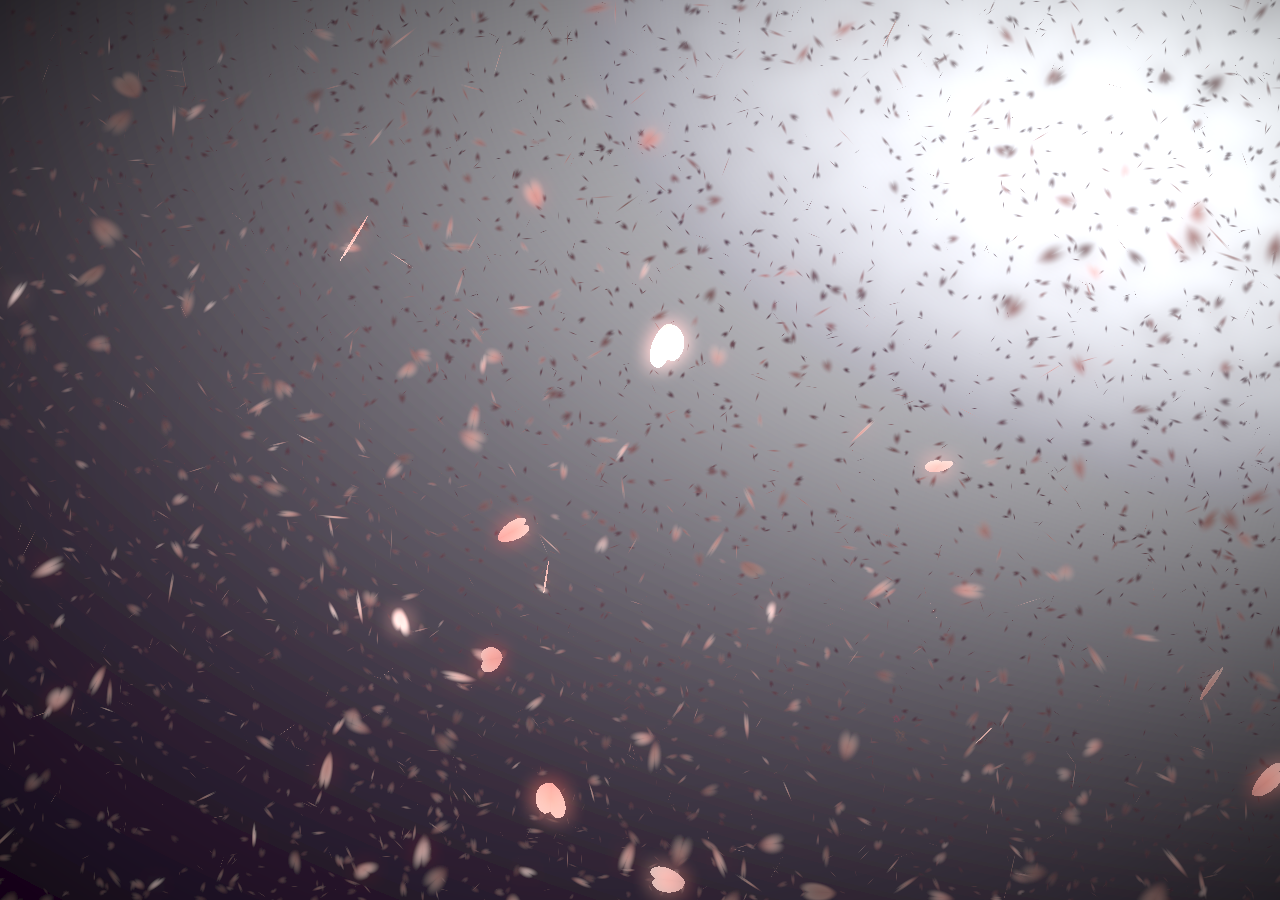
==== commit 431856da: "Update index.html" ====
--- a/index.html
+++ b/index.html
@@ -96,7 +96,7 @@
     var offsetX = $("#loveHeart").width() / 2;
     var offsetY = $("#loveHeart").height() / 2 - 55;
     var together = new Date();
-    together.setFullYear(2025, 9, 23);
+    together.setFullYear(2025, 8, 23);
     together.setHours(0);
     together.setMinutes(0);
     together.setSeconds(0);
@@ -2196,3 +2196,4 @@
 
 
 
+
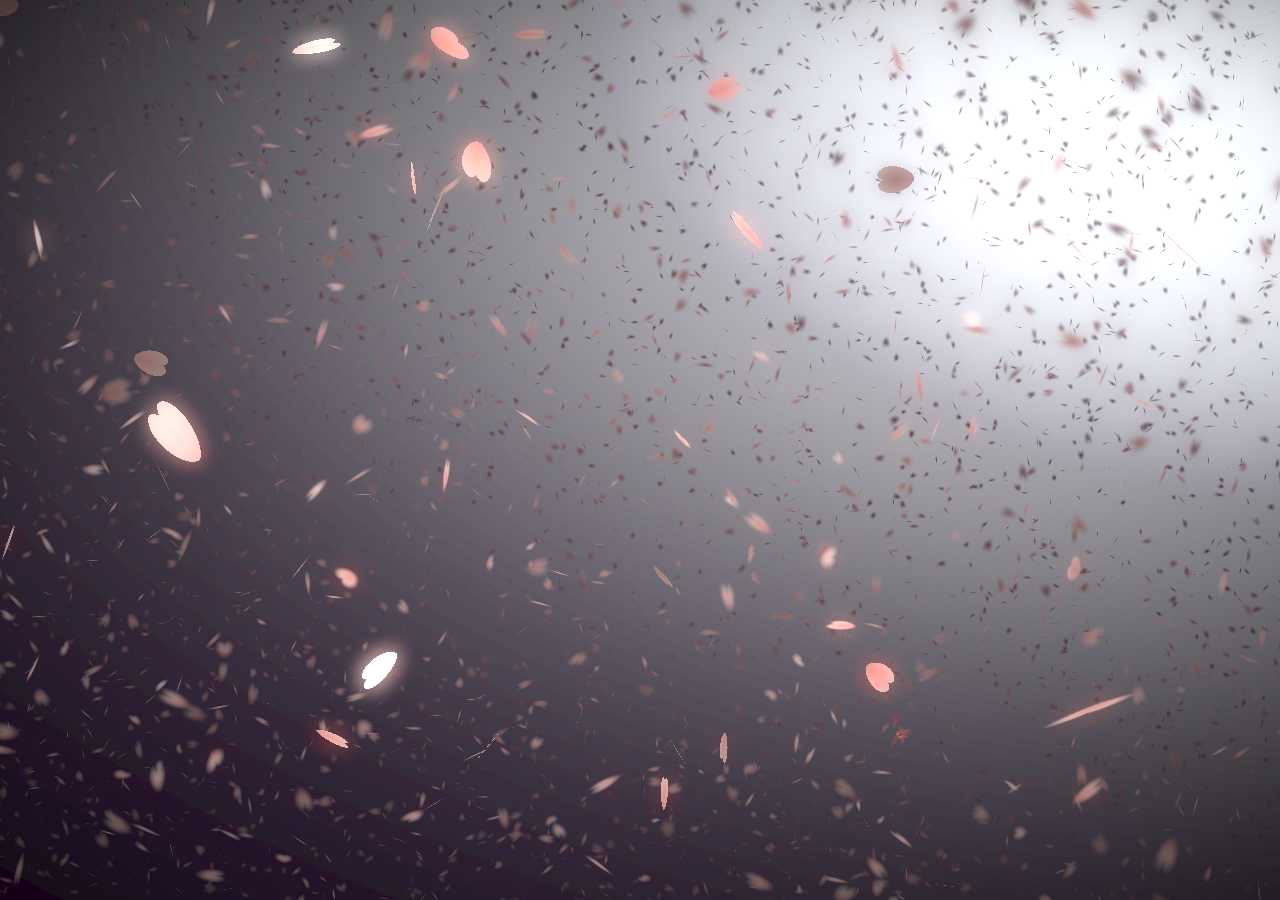
==== commit 3846aee1: "Update index.html" ====
--- a/index.html
+++ b/index.html
@@ -4,7 +4,7 @@
 
 <head>
 
-    <title>我爱赵丽欢</title>
+    <title>储瑞鹏爱赵丽欢</title>
 
     <meta http-equiv="content-type" content="text/html; charset=UTF-8">
 
@@ -2197,3 +2197,4 @@
 
 
 
+
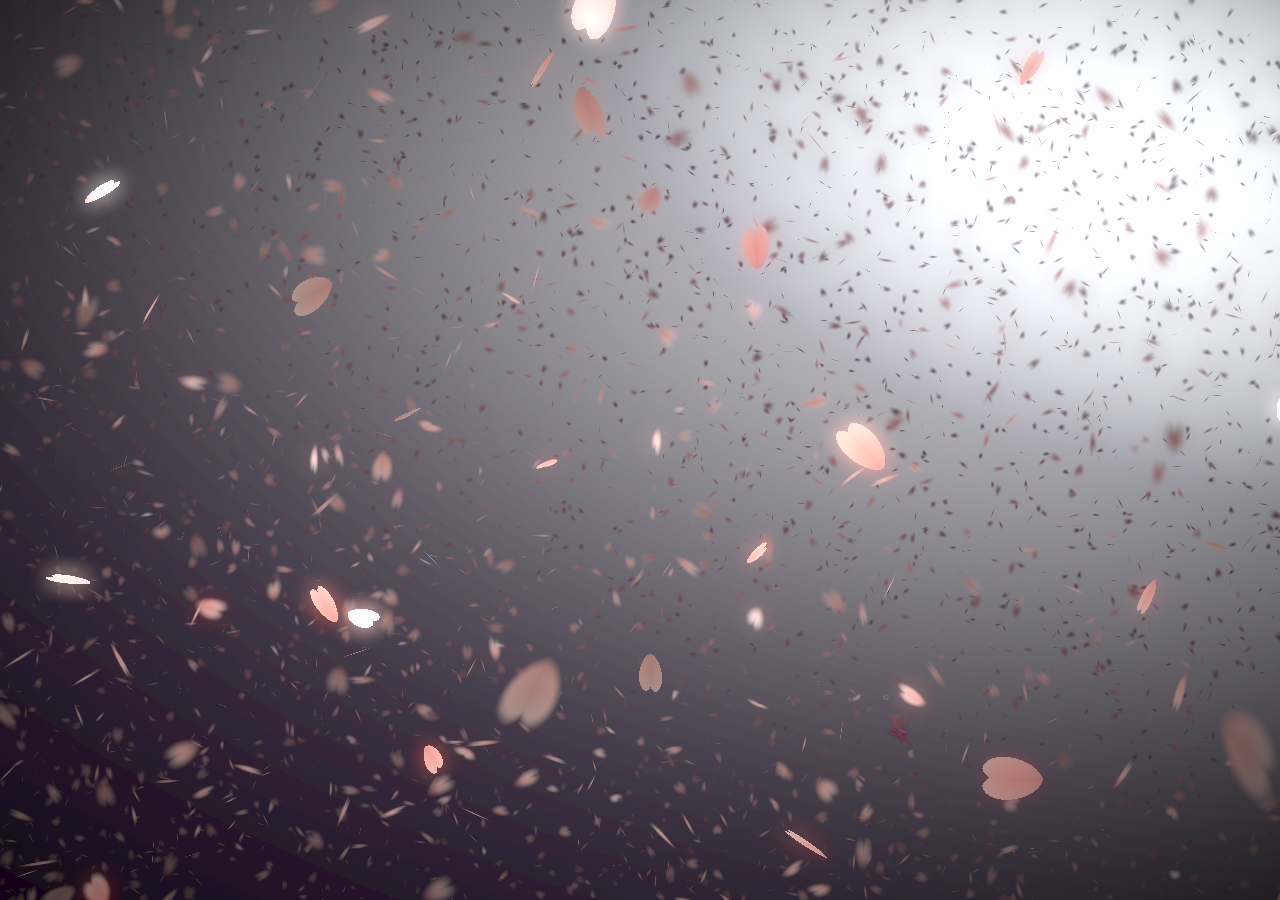
==== commit f1a079c8: "Update index.html" ====
--- a/index.html
+++ b/index.html
@@ -61,6 +61,7 @@
         <div id="code">
             <span class="comments">赵丽欢</span><br />
                 <span class="space"/><span class="comments">我希望是不论多久，我们相处一直都很舒服</span><br />
+				<span class="space"/><span class="comments">我希望我们能走到结婚，一生幸福、快乐、美满</span><br />
 				<span class="space"/><span class="comments">我会牵着你的手，走到我们满头白发的那一天</span><br />
 				<span class="space"/><span class="comments">我会守护你生命里的精彩，并陪伴你一路精彩下去。</span><br />
 				<span class="space"/><span class="comments">你的幸福快乐，是我一生的追求。</span><br />
@@ -2198,3 +2199,4 @@
 
 
 
+
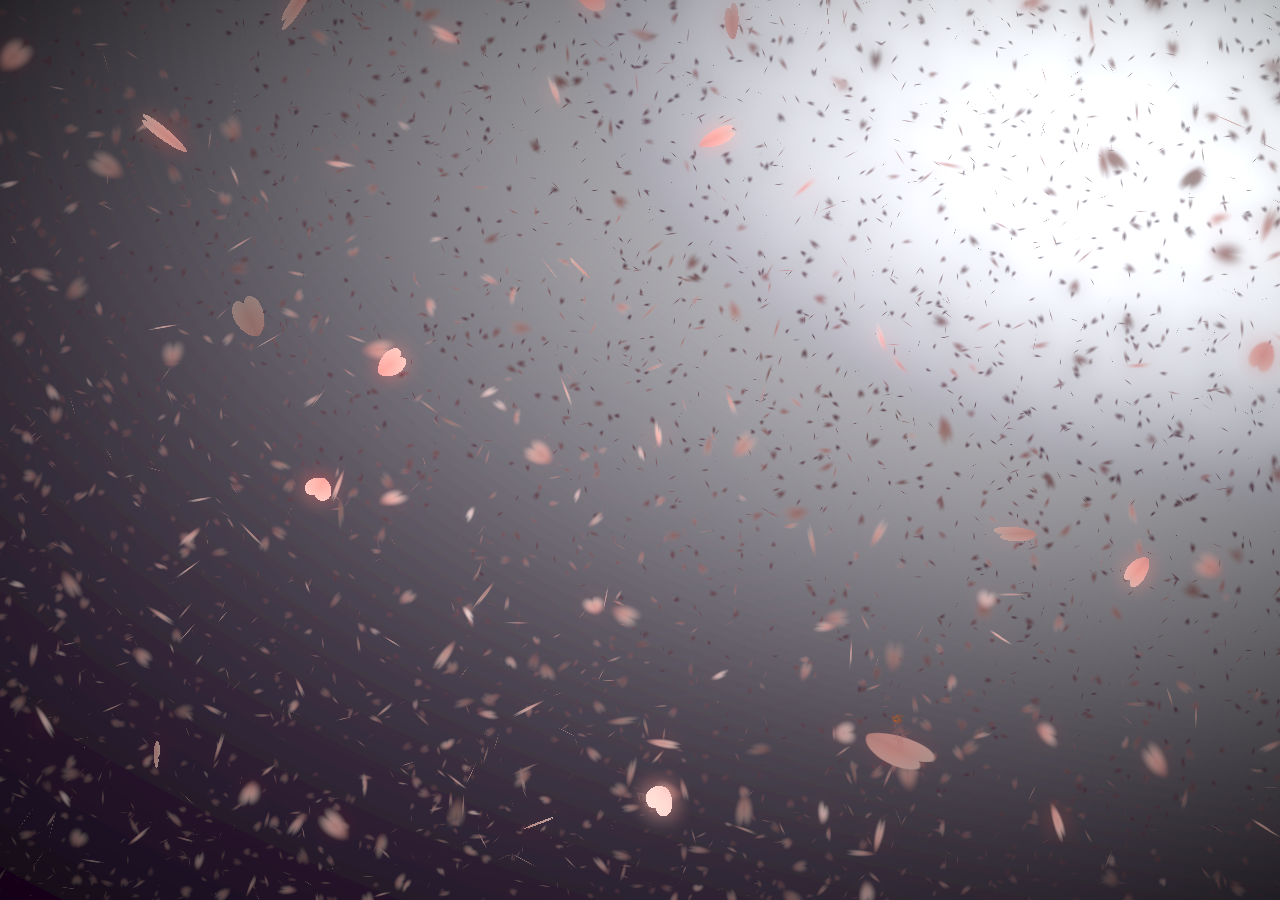
==== commit c3349284: "Update index.html" ====
--- a/index.html
+++ b/index.html
@@ -97,7 +97,7 @@
     var offsetX = $("#loveHeart").width() / 2;
     var offsetY = $("#loveHeart").height() / 2 - 55;
     var together = new Date();
-    together.setFullYear(2025, 8, 23);
+    together.setFullYear(2025, 8, 22);
     together.setHours(0);
     together.setMinutes(0);
     together.setSeconds(0);
@@ -2200,3 +2200,4 @@
 
 
 
+
